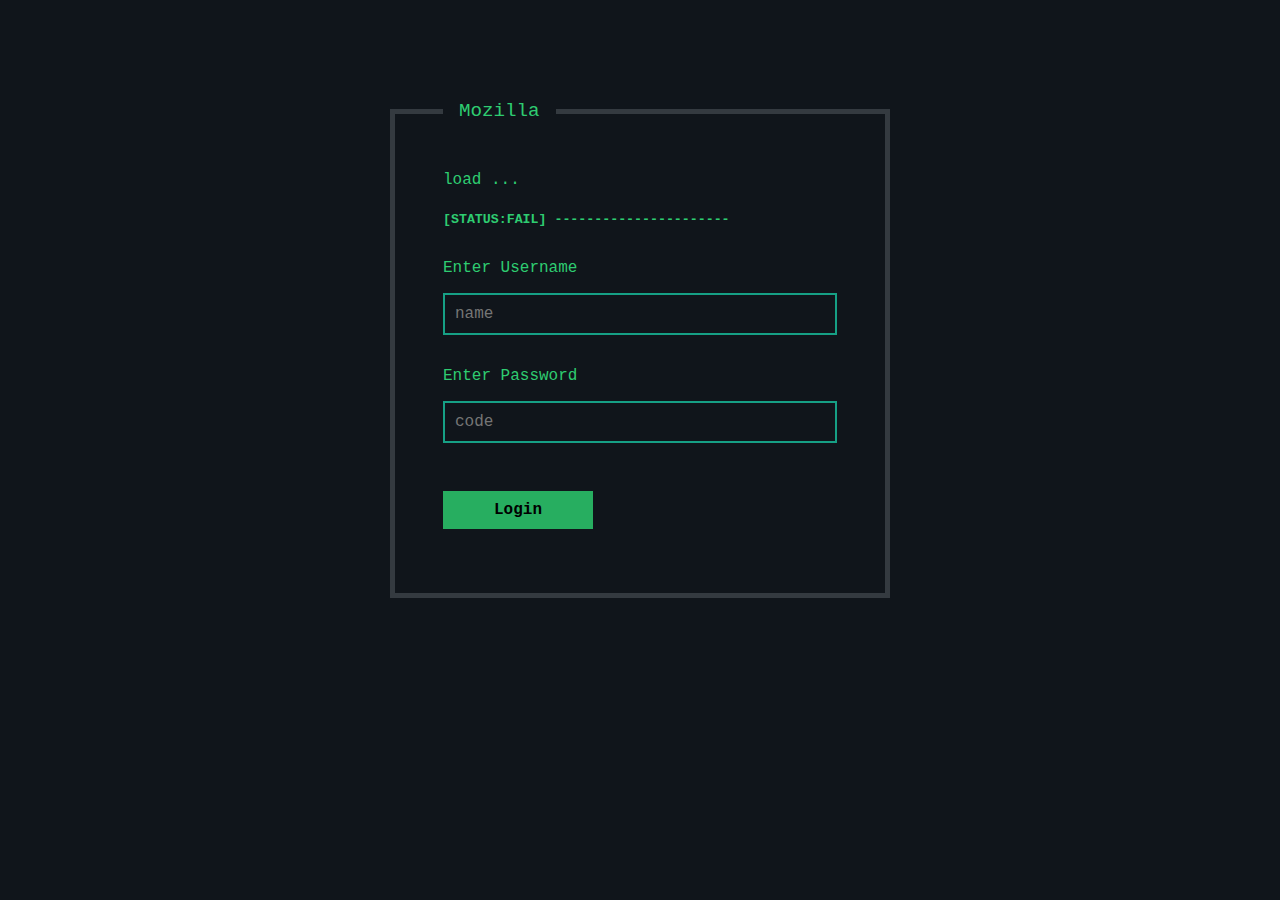
==== index.html @ dc4f0218 "add index file" ====
<!DOCTYPE html>

<html lang="en">

<head>
    <meta charset="UTF-8">
    <meta http-equiv="X-UA-Compatible" content="IE=edge">
    <meta name="viewport" content="width=device-width, initial-scale=1.0">
    <title> &copy; Login </title>
    
    <style>
        * {
	        user-select: none;
	        margin:0;
	        padding:0;
	        color:#2ecc71;
	        text-decoration: none;
	        font-family:SFMono-Regular, Menlo, Monaco, Consolas, "Liberation Mono", "Courier New", monospace;
	        box-sizing: border-box;
	        scroll-behavior: smooth;
        }
        body {
        
            background:#10151b;
        }
        h6 {
            padding:1rem 0;
            line-height:2rem;
            font-size:16px;
            font-weight:normal;
        }
        form {
            max-width:500px;
            margin:10vh auto;
        }
        legend {
            padding:10px 1rem;
            font-size:1.2rem;
        }
        fieldset{        
            padding:1rem 3rem;
            border:5px solid #343a40;
        }
        label {
            display:block;
            margin-top:1rem;
            padding:1rem 0;
            font-size:1rem;
        }
        input {
            display:block;
            width:100%;
            padding:10px;
            outline:none;
            font-size:1rem;
            background:transparent;
            border:2px solid #16a085;
        }
        input:focus {
            border-color:#2ecc71;
        }
        #button {
            width:150px;
            margin:3rem 0;
            padding:10px 1rem;
            font-size:1rem;
            font-weight:bold;
            color:#000;
            background:#27ae60;
            outline: none;
	        border: none;
        }
        #button:hover {
            background:#2ecc71;
            box-shadow: -2px -2px 70px #2ecc71;
        }
        
    </style>
    
</head>

<body>

    <main id="mother_wrapper">
    
        <section>
        
            <form action="#">
                <fieldset>
                    <legend></legend>
                    
                    <h6> load ... </h6>
                    
                    <h5></h5>
                    

                    <label> Enter Username </label>
                    <input type="text" class="field" placeholder="name">                

                    <label> Enter Password </label>
                    <input type="password" class="field" placeholder="code">                

                    <input type="button" value="Login" id="button">
                
                </fieldset>
            </form>    
            
        </section>
    
    </main>
    
    <script>
    
        document.getElementsByTagName("legend")[0].innerHTML = navigator.appCodeName 
        
        if (navigator.doNotTrack) {
            document.getElementsByTagName("h5")[0].innerHTML = "[STATUS:PASS] ----------------------" 
        } else {
            document.getElementsByTagName("h5")[0].innerHTML = "[STATUS:FAIL] ----------------------" 
        }
    
        setInterval(() => {
            document.getElementsByTagName("h6")[0].innerHTML = Date().toLocaleString()
            
        }, 1000) 
        
        document.getElementById("button").onclick = () => {
            console.log("done")
            if (document.getElementsByClassName("field")[1].value == "1911@elvisRoot#ME" && document.getElementsByClassName("field")[0].value == "myroot")
            {
                window.open("https://help.hackthebox.com/en/","_self")       
            }
        }
        console.clear()
        
    </script>

</body>

</html>
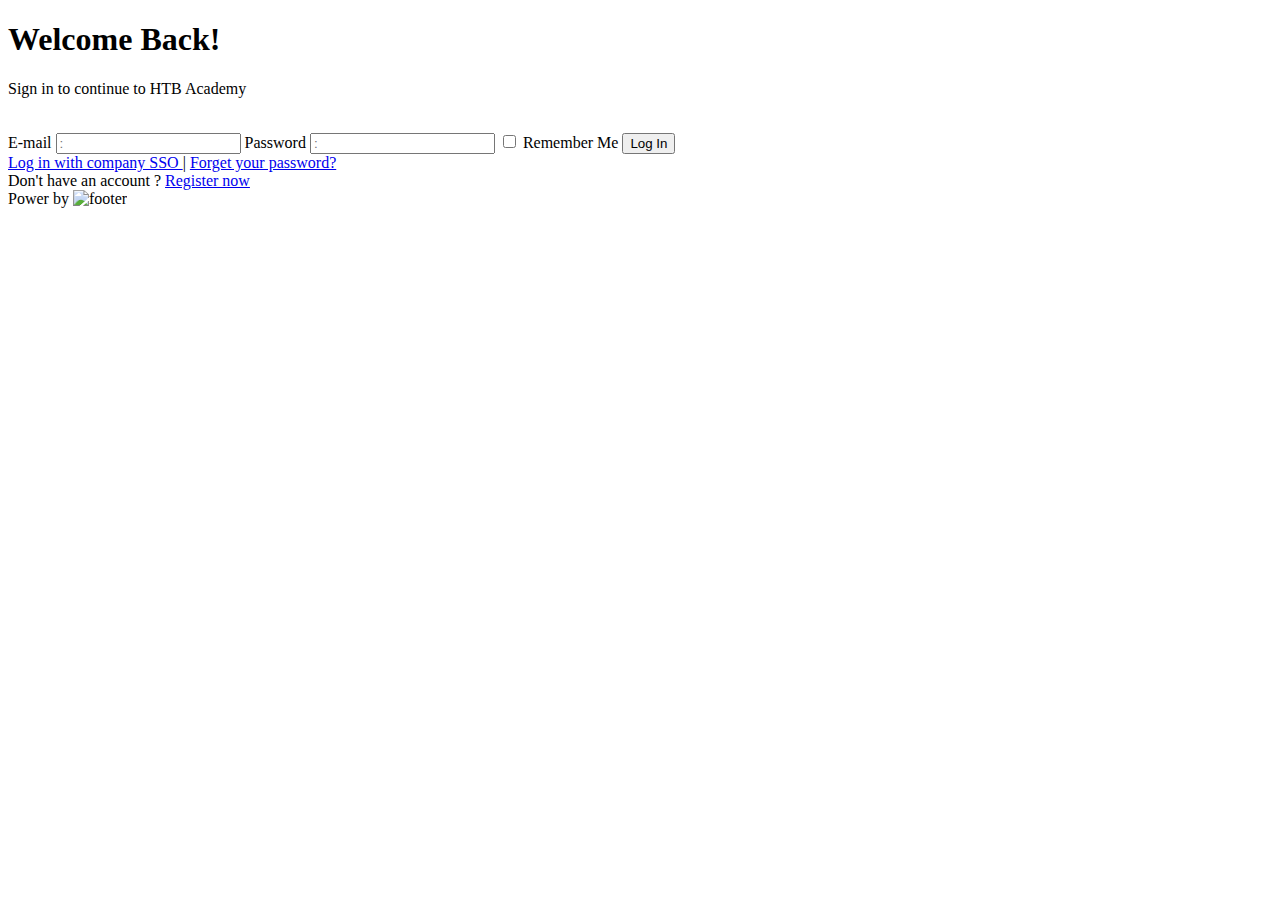
==== commit 6b8e7afe: "Update index" ====
--- a/index.html
+++ b/index.html
@@ -1,140 +1,80 @@
 <!DOCTYPE html>
-
+<!-- 
+    index.html is developed by https://github.com/AlishaBeg/
+ -->
 <html lang="en">
 
 <head>
     <meta charset="UTF-8">
     <meta http-equiv="X-UA-Compatible" content="IE=edge">
     <meta name="viewport" content="width=device-width, initial-scale=1.0">
-    <title> &copy; Login </title>
-    
-    <style>
-        * {
-	        user-select: none;
-	        margin:0;
-	        padding:0;
-	        color:#2ecc71;
-	        text-decoration: none;
-	        font-family:SFMono-Regular, Menlo, Monaco, Consolas, "Liberation Mono", "Courier New", monospace;
-	        box-sizing: border-box;
-	        scroll-behavior: smooth;
-        }
-        body {
-        
-            background:#10151b;
-        }
-        h6 {
-            padding:1rem 0;
-            line-height:2rem;
-            font-size:16px;
-            font-weight:normal;
-        }
-        form {
-            max-width:500px;
-            margin:10vh auto;
-        }
-        legend {
-            padding:10px 1rem;
-            font-size:1.2rem;
-        }
-        fieldset{        
-            padding:1rem 3rem;
-            border:5px solid #343a40;
-        }
-        label {
-            display:block;
-            margin-top:1rem;
-            padding:1rem 0;
-            font-size:1rem;
-        }
-        input {
-            display:block;
-            width:100%;
-            padding:10px;
-            outline:none;
-            font-size:1rem;
-            background:transparent;
-            border:2px solid #16a085;
-        }
-        input:focus {
-            border-color:#2ecc71;
-        }
-        #button {
-            width:150px;
-            margin:3rem 0;
-            padding:10px 1rem;
-            font-size:1rem;
-            font-weight:bold;
-            color:#000;
-            background:#27ae60;
-            outline: none;
-	        border: none;
-        }
-        #button:hover {
-            background:#2ecc71;
-            box-shadow: -2px -2px 70px #2ecc71;
-        }
-        
-    </style>
-    
+    <title>Document</title>
+    <!-- style -->
+    <link rel="stylesheet" href="style.css">
+
 </head>
 
 <body>
 
-    <main id="mother_wrapper">
+    <!-- mother container all tags -->
+    <div id="mother-container">
+        
+        <!-- form container that set center box -->
+        <div class="form-container">
+
+            <!-- banner that set heading -->
+            <div class="banner">
+
+                <h1> Welcome Back! </h1>
+
+                <p> Sign in to continue to HTB Academy </p>
+
+                <img src="./new-logo-htb.svg" alt="" id="logo">
+
+            </div>
+            
+            <!-- login form that take email or password -->
+            <form action="#" method="POST" id="singin">
+
+                <label for=""> E-mail </label>
+                <input type="email" name="email" placeholder=":" class="fld">
     
-        <section>
+                <label for=""> Password </label>
+                <input type="password" name="password" placeholder=":" class="fld">
+
+                <label id="remember"> <input type="checkbox" name=""/> Remember Me</label>
+
+                <input type="reset" class="btn" value="Log In">
+                
+                <!-- optional link anchors -->
+                <div id="option">
+
+                    <a href="#" class="link"> Log in with company SSO </a>
+
+                    <span> | </span>
+
+                    <a href="#" class="link"> Forget your password? </a>
+
+                </div>
+    
+            </form>
+
+        </div>
         
-            <form action="#">
-                <fieldset>
-                    <legend></legend>
-                    
-                    <h6> load ... </h6>
-                    
-                    <h5></h5>
-                    
+        <!-- footer section of the container -->
+        <div id="footer">
 
-                    <label> Enter Username </label>
-                    <input type="text" class="field" placeholder="name">                
+            <div id="join"> Don't have an account ? <a href="#" class="join_link"> Register now </a> </div>
 
-                    <label> Enter Password </label>
-                    <input type="password" class="field" placeholder="code">                
+            <div id="bottom"> Power by <img src="./logo-htb.svg" alt="footer" class="title"> </div>
 
-                    <input type="button" value="Login" id="button">
-                
-                </fieldset>
-            </form>    
-            
-        </section>
-    
-    </main>
-    
-    <script>
-    
-        document.getElementsByTagName("legend")[0].innerHTML = navigator.appCodeName 
-        
-        if (navigator.doNotTrack) {
-            document.getElementsByTagName("h5")[0].innerHTML = "[STATUS:PASS] ----------------------" 
-        } else {
-            document.getElementsByTagName("h5")[0].innerHTML = "[STATUS:FAIL] ----------------------" 
-        }
-    
-        setInterval(() => {
-            document.getElementsByTagName("h6")[0].innerHTML = Date().toLocaleString()
-            
-        }, 1000) 
-        
-        document.getElementById("button").onclick = () => {
-            console.log("done")
-            if (document.getElementsByClassName("field")[1].value == "1911@elvisRoot#ME" && document.getElementsByClassName("field")[0].value == "myroot")
-            {
-                window.open("https://help.hackthebox.com/en/","_self")       
-            }
-        }
-        console.clear()
-        
-    </script>
+        </div>
+
+    </div>
+
+    <!-- script -->
+    <script src="script.js"></script>
 
 </body>
 
-</html>
+</html>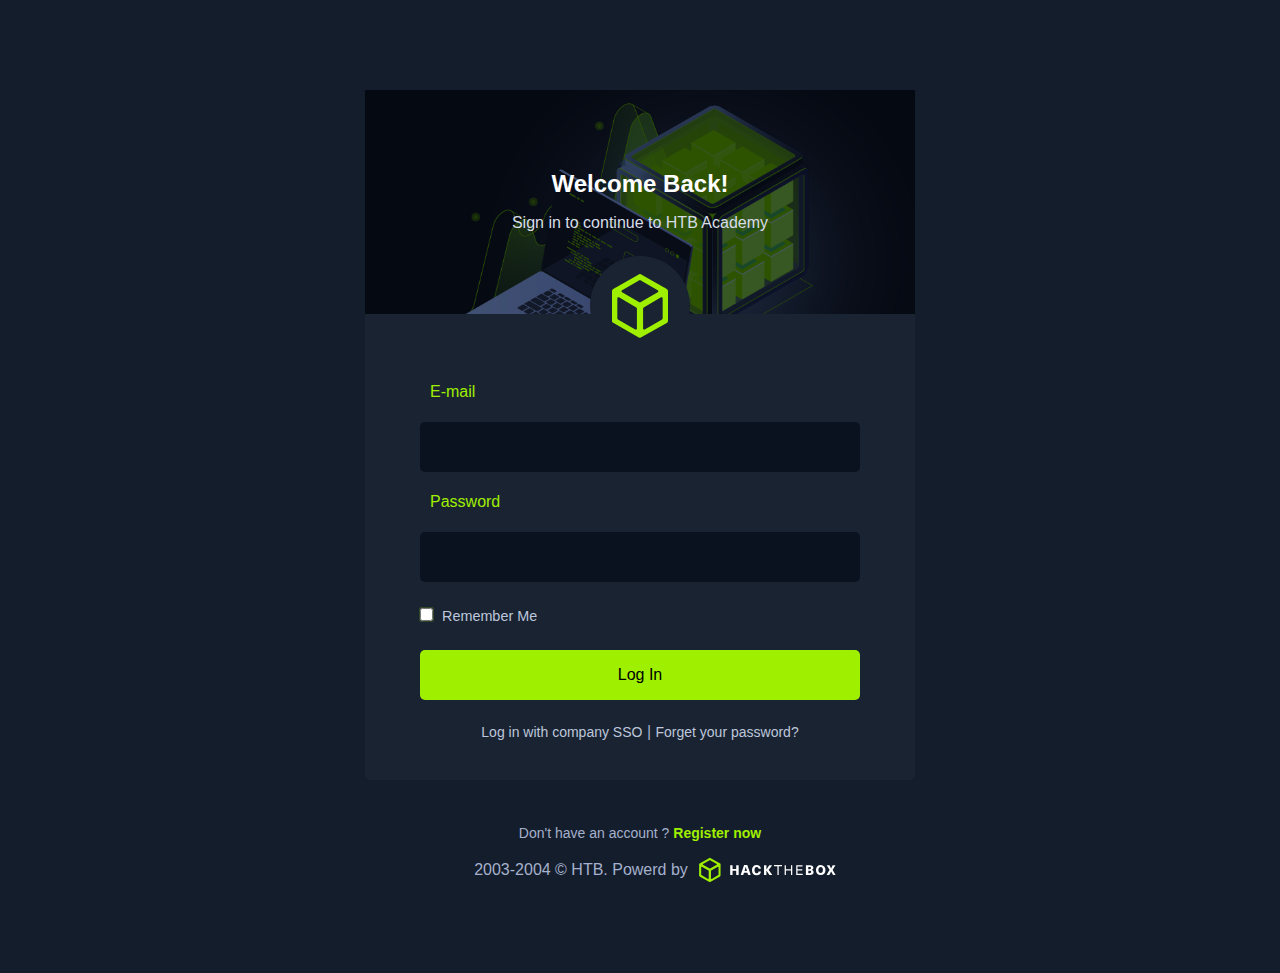
==== commit 3e383185: "update index" ====
--- a/index.html
+++ b/index.html
@@ -34,17 +34,17 @@
             </div>
             
             <!-- login form that take email or password -->
-            <form action="#" method="POST" id="singin">
+            <form action="#" method="POST" id="login">
 
                 <label for=""> E-mail </label>
-                <input type="email" name="email" placeholder=":" class="fld">
+                <input type="email" name="emailid" class="fld" id="emailid" placeholder="">
     
                 <label for=""> Password </label>
-                <input type="password" name="password" placeholder=":" class="fld">
+                <input type="password" name="password" class="fld" id="password" placeholder="">
 
                 <label id="remember"> <input type="checkbox" name=""/> Remember Me</label>
 
-                <input type="reset" class="btn" value="Log In">
+                <input type="reset" class="btn" value="Log In" id="login-btn">
                 
                 <!-- optional link anchors -->
                 <div id="option">
@@ -64,9 +64,9 @@
         <!-- footer section of the container -->
         <div id="footer">
 
-            <div id="join"> Don't have an account ? <a href="#" class="join_link"> Register now </a> </div>
+            <div id="join"> Don't have an account ? <a href="./register.html" class="join_link"> Register now </a> </div>
 
-            <div id="bottom"> Power by <img src="./logo-htb.svg" alt="footer" class="title"> </div>
+            <div id="bottom"> 2003-2004 &copy; HTB. Powerd by <img src="./logo-htb.svg" alt="footer" class="title"> </div>
 
         </div>
 
--- a/style.css
+++ b/style.css
@@ -0,0 +1,173 @@
+/* 
+    style.css is developed by https://github.com/AlishaBeg/
+*/
+* {
+    user-select: none;
+    margin: 0;
+    padding: 0;
+    text-decoration: none;
+    font-family: var(--font-family-sans-serif);
+    border: none;
+    outline:none;
+    box-sizing: border-box;
+}
+:root {
+--blue: #0086ff;
+--indigo: #58008f;
+--red: #ff3e3e;
+--orange: #ff7e3d;
+--yellow: #ffaf00;
+--green: #9fef00;
+--teal: #18c99a;
+--cyan: #2ee7b6;
+--white: #ffffff;
+--gray: #bdc7db;
+--gray-dark: #d8dde9;
+--primary: #0086ff;
+--secondary: #bdc7db;
+--success: #9fef00;
+--info: #2ee7b6;
+--warning: #ffaf00;
+--danger: #ff3e3e;
+--light: #1a2332;
+--dark: #d8dde9;
+--pink: #e82ecc;
+--purple: #9f00ff;
+--discord: #5865F2;
+--breakpoint-xs: 0;
+--breakpoint-sm: 576px;
+--breakpoint-md: 768px;
+--breakpoint-lg: 992px;
+--breakpoint-xl: 1200px;
+--breakpoint-xxl: 1440px;
+--font-family-sans-serif: "neue-haas-unica", sans-serif;
+--font-family-monospace: SFMono-Regular, Menlo, Monaco, Consolas, "Liberation Mono", "Courier New", monospace;
+}
+body {
+    color:#a4b1cd;
+    background:#141d2b;
+}
+
+.form-container
+{
+    display: grid;
+    width: 550px;
+    margin: 10vh auto 5vh auto;
+    background: var(--light);
+    border-radius: 5px;
+}
+/* banner */
+.banner {
+    padding: 4rem 0;
+    text-align: center;
+    background: rgba(26, 35, 50, 0.9) url("banner.png");
+    background-size:cover;
+    background-blend-mode: overlay;
+}
+h1 {
+    padding: 1rem;
+    font-size: 1.5rem;
+    color:var(--white);
+}
+p {
+    font-size: 1rem;
+    color:var(--dark);
+}
+#logo {
+    width: 100px;
+    height: 100px;
+    padding: 1rem;
+    margin-bottom: -20%;
+    background: var(--light);
+    border-radius: 50%;
+}
+/* form */
+form {
+    width: 100%;
+    padding: 3rem 0 2rem 0;
+}
+label {
+    display: block;
+    width: 80%;
+    margin:  1rem 10%;
+    padding: 5px 10px;
+    font-size: 1rem;
+    color:var(--success);
+}
+.fld::placeholder {
+    color:var(--white);
+}
+.fld {
+    display: block;
+    width: 80%;
+    margin:  1rem 10%;
+    padding: 1rem 5%;
+    font-size: 1rem;
+    color:var(--success);
+    background: #0b121f;
+    border-radius: 5px;
+}
+.fld:focus {
+    border: 1px dotted var(--success);
+}
+.btn {
+    display: block;
+    width: 80%;
+    margin:  1rem 10%;
+    padding: 1rem;
+    font-size: 1rem;
+    background: var(--success);
+    border-radius: 5px;
+}
+.btn:hover {
+    opacity: 0.6;
+}
+#remember {
+    font-weight: normal;
+    font-size:0.9rem;
+    padding: 10px 0;
+    color:var(--secondary);
+}
+#remember input {
+    margin-right: 5px;
+    box-shadow: 0 0 1px var(--success);
+}
+/* option */
+#option {
+    margin-top: 10px 0;
+    text-align: center;
+}
+.link {
+    display: inline-block;
+    line-height: 2rem;
+    font-size: 14px;
+    color:var(--secondary);
+}
+.link:hover {
+    color:var(--white);
+}
+/* footer */
+#footer {
+    width: 550px;
+    margin: 2rem auto 10vh auto;
+    text-align: center;
+}
+#join {
+    font-size: 14px;
+}
+.join_link {
+    font-weight: bold;
+    color:var(--success);
+}
+#bottom {
+    display: flex;
+    align-items: center;
+    justify-content: center;
+    width: 100%;
+    margin: 1rem;
+    word-wrap: none;
+}
+.title {
+    width: 150px;
+    padding-left: 10px;
+}
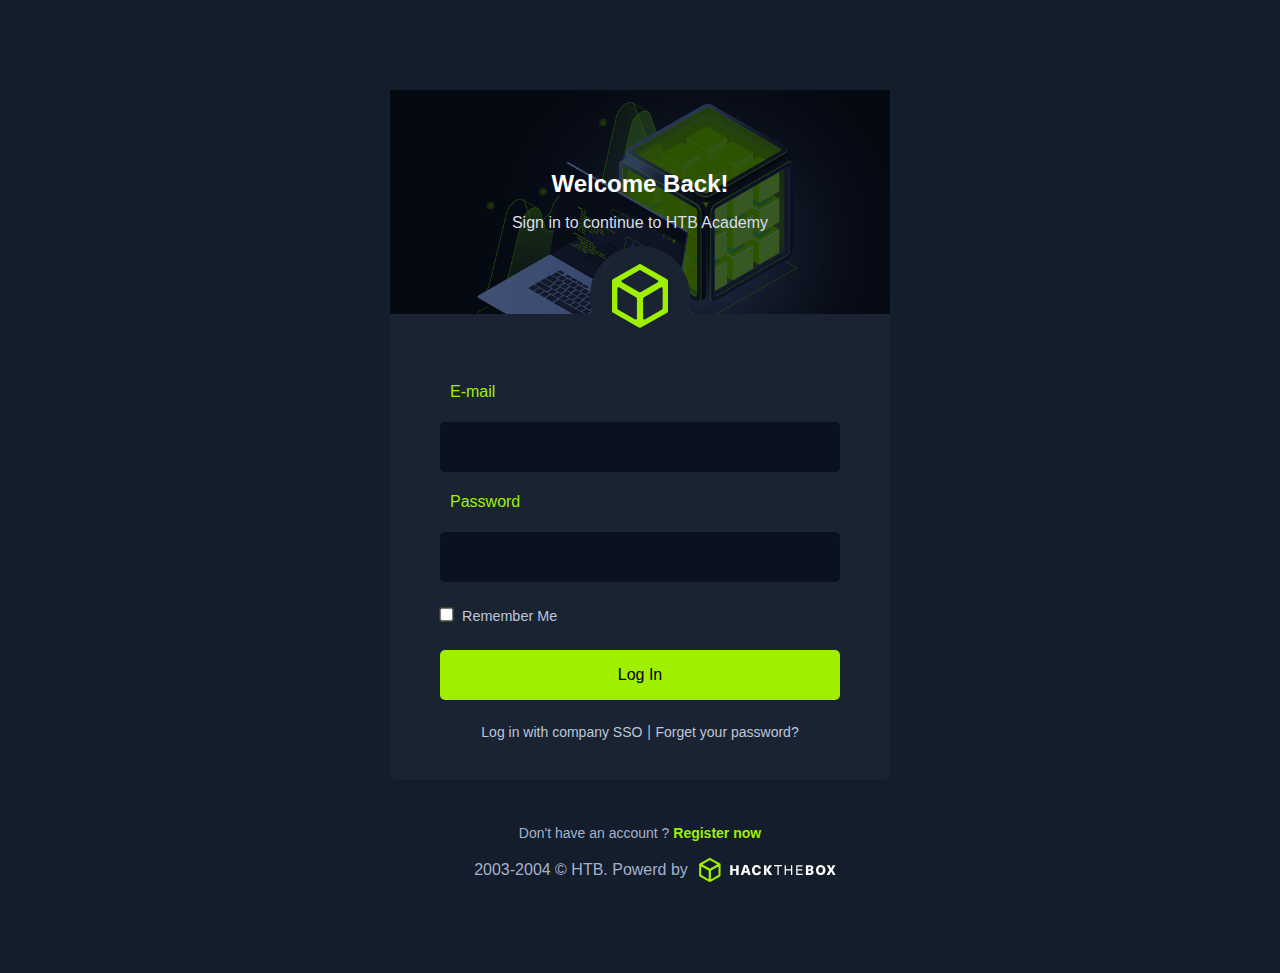
==== commit 685b991c: "responsive" ====
--- a/index.html
+++ b/index.html
@@ -44,7 +44,7 @@
 
                 <label id="remember"> <input type="checkbox" name=""/> Remember Me</label>
 
-                <input type="reset" class="btn" value="Log In" id="login-btn">
+                <input type="button" class="btn" value="Log In" id="login-btn">
                 
                 <!-- optional link anchors -->
                 <div id="option">
@@ -53,7 +53,7 @@
 
                     <span> | </span>
 
-                    <a href="#" class="link"> Forget your password? </a>
+                    <a href="./forget.html" class="link"> Forget your password? </a>
 
                 </div>
     
@@ -77,4 +77,4 @@
 
 </body>
 
-</html>+</html>
--- a/style.css
+++ b/style.css
@@ -51,7 +51,7 @@
 .form-container
 {
     display: grid;
-    width: 550px;
+    width: 500px;
     margin: 10vh auto 5vh auto;
     background: var(--light);
     border-radius: 5px;
@@ -137,6 +137,10 @@
     margin-top: 10px 0;
     text-align: center;
 }
+#option .join_link {
+    font-size: 14px;
+    font-weight: normal;
+}
 .link {
     display: inline-block;
     line-height: 2rem;
@@ -158,6 +162,9 @@
 .join_link {
     font-weight: bold;
     color:var(--success);
+}
+.join_link:hover {
+    font-weight: normal;
 }
 #bottom {
     display: flex;
@@ -171,3 +178,54 @@
     width: 150px;
     padding-left: 10px;
 }
+/* register */
+#register label {
+    color:var(--dark);
+}
+#register .fld {
+    color:var(--secondary);
+}
+#register .fld:focus {
+    border: none;
+}
+/* forget */
+
+#forget label {
+    color:var(--dark);
+}
+#forget .fld {
+    color:var(--secondary);
+}
+#forget .fld:focus {
+    border: none;
+}
+/* information */
+#information li {
+    margin: 5px;
+    margin-left: 1rem;
+    padding: 5px 1rem;
+    list-style-type:none;
+    display: flex;
+    width: 100%;
+    border-left: 1px solid #a4b1cd;
+    font-family: var(--font-family-monospace);
+}
+.packet {
+    color:var(--success);
+    justify-self: flex-end;
+}
+
+@media screen and (max-width:550px) {
+
+.form-container {
+    width:90% !important;
+    margin: 5vh auto;
+}
+#footer {
+    width: 90%;
+    margin: 2rem auto 5vh auto;
+}
+#bottom {
+    flex-wrap:wrap;
+}
+}
